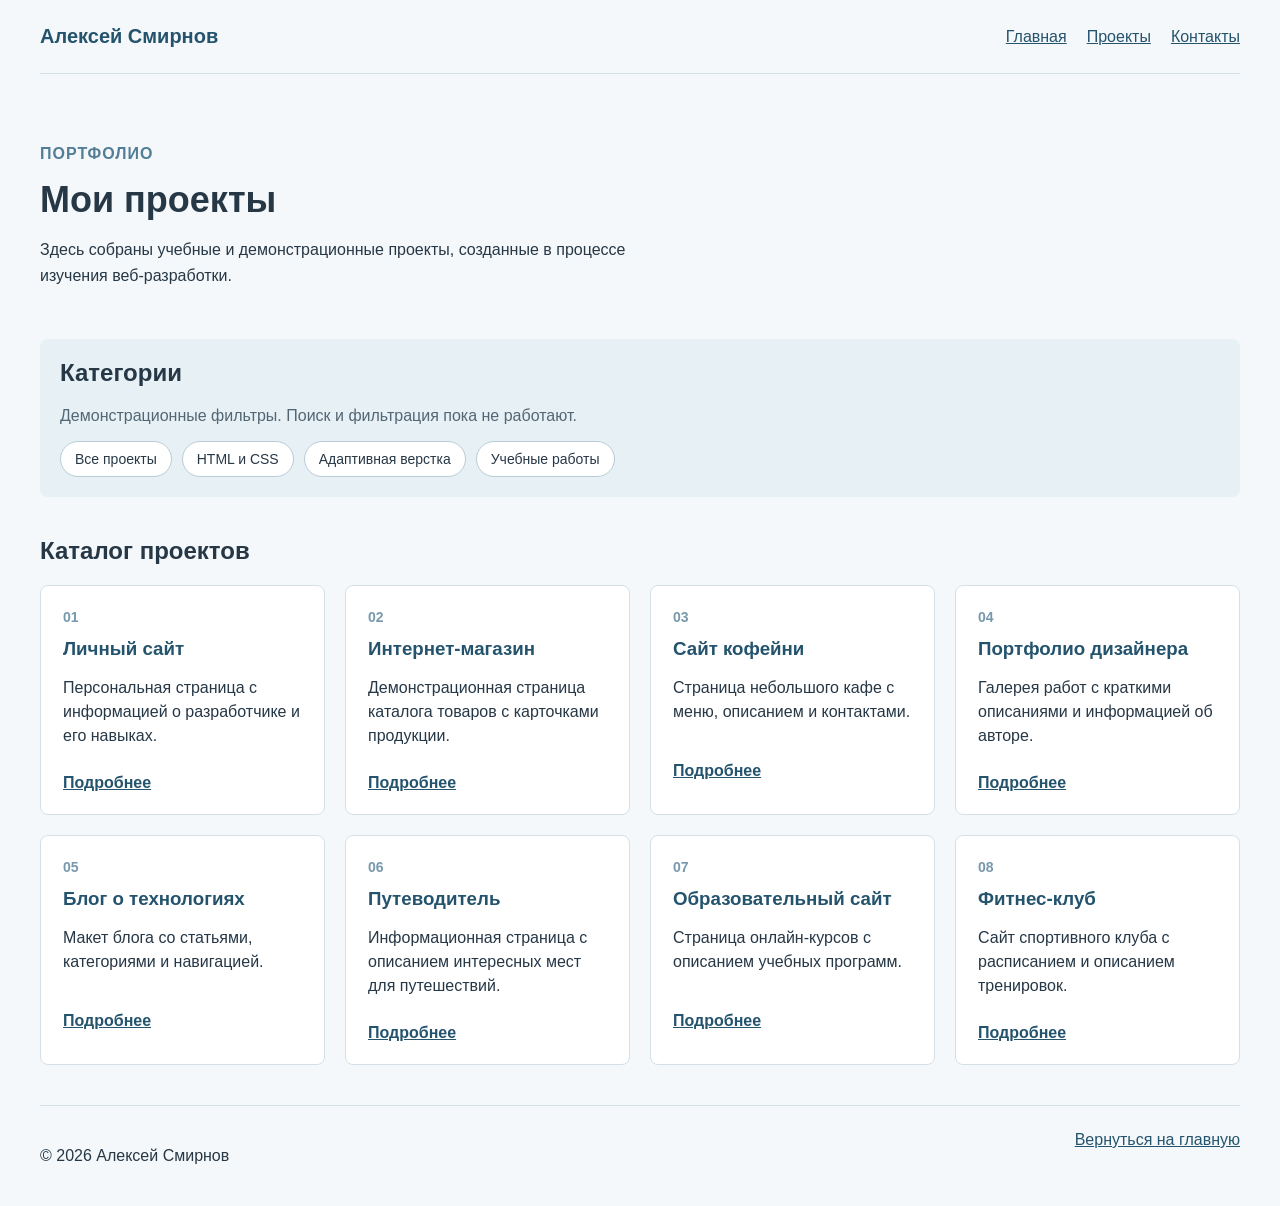
==== catalog.html @ d68d6d34 "создан каталог проектов" ====
<!DOCTYPE html>
<html lang="ru">
<head>
    <meta charset="UTF-8">
    <meta name="viewport" content="width=device-width, initial-scale=1.0">
    <title>Проекты | Алексей Смирнов</title>
    <link rel="stylesheet" href="css/catalog.css">
</head>
<body>
    <header class="site-header">
        <a class="logo" href="index.html">Алексей Смирнов</a>
        <nav aria-label="Основная навигация">
            <ul>
                <li><a href="index.html">Главная</a></li>
                <li><a href="#projects">Проекты</a></li>
                <li><a href="#contact">Контакты</a></li>
            </ul>
        </nav>
    </header>

    <main>
        <section class="intro">
            <p class="eyebrow">Портфолио</p>
            <h1>Мои проекты</h1>
            <p>Здесь собраны учебные и демонстрационные проекты, созданные в процессе изучения веб-разработки.</p>
        </section>

        <section class="filters" aria-label="Демонстрационные фильтры">
            <h2>Категории</h2>
            <p>Демонстрационные фильтры. Поиск и фильтрация пока не работают.</p>
            <div class="filter-list">
                <span class="filter-chip">Все проекты</span>
                <span class="filter-chip">HTML и CSS</span>
                <span class="filter-chip">Адаптивная верстка</span>
                <span class="filter-chip">Учебные работы</span>
            </div>
        </section>

        <section class="projects" id="projects">
            <h2>Каталог проектов</h2>
            <div class="project-grid">
                <article class="project-card">
                    <span class="project-number">01</span>
                    <h3>Личный сайт</h3>
                    <p>Персональная страница с информацией о разработчике и его навыках.</p>
                   <a href="index.html#projects" target="_blank">Подробнее</a>
                </article>

                <article class="project-card">
                    <span class="project-number">02</span>
                    <h3>Интернет-магазин</h3>
                    <p>Демонстрационная страница каталога товаров с карточками продукции.</p>
                   <a href="index.html#projects" target="_blank">Подробнее</a>
                </article>

                <article class="project-card">
                    <span class="project-number">03</span>
                    <h3>Сайт кофейни</h3>
                    <p>Страница небольшого кафе с меню, описанием и контактами.</p>
                   <a href="index.html#projects" target="_blank">Подробнее</a>
                </article>

                <article class="project-card">
                    <span class="project-number">04</span>
                    <h3>Портфолио дизайнера</h3>
                    <p>Галерея работ с краткими описаниями и информацией об авторе.</p>
                   <a href="index.html#projects" target="_blank">Подробнее</a>
                </article>

                <article class="project-card">
                    <span class="project-number">05</span>
                    <h3>Блог о технологиях</h3>
                    <p>Макет блога со статьями, категориями и навигацией.</p>
                   <a href="index.html#projects" target="_blank">Подробнее</a>
                </article>

                <article class="project-card">
                    <span class="project-number">06</span>
                    <h3>Путеводитель</h3>
                    <p>Информационная страница с описанием интересных мест для путешествий.</p>
                   <a href="index.html#projects" target="_blank">Подробнее</a>
                </article>

                <article class="project-card">
                    <span class="project-number">07</span>
                    <h3>Образовательный сайт</h3>
                    <p>Страница онлайн-курсов с описанием учебных программ.</p>
                   <a href="index.html#projects" target="_blank">Подробнее</a>
                </article>

                <article class="project-card">
                    <span class="project-number">08</span>
                    <h3>Фитнес-клуб</h3>
                    <p>Сайт спортивного клуба с расписанием и описанием тренировок.</p>
                   <a href="index.html#projects" target="_blank">Подробнее</a>
                </article>
            </div>
        </section>
    </main>

    <footer id="contact">
        <p>© 2026 Алексей Смирнов</p>
        <a href="index.html">Вернуться на главную</a>
    </footer>
</body>
</html>
---- css/catalog.css ----
* {
    box-sizing: border-box;
}

body {
    margin: 0;
    padding: 0 20px;
    font-family: Arial, sans-serif;
    color: #263746;
    background-color: #f5f8fa;
}

.site-header {
    display: flex;
    justify-content: space-between;
    align-items: center;
    flex-wrap: wrap;
    gap: 20px;
    max-width: 1200px;
    margin: 0 auto;
    padding: 25px 0;
    border-bottom: 1px solid #d5e0e6;
}

.logo {
    font-size: 20px;
    font-weight: bold;
    text-decoration: none;
    color: #24536d;
}

nav ul {
    display: flex;
    flex-wrap: wrap;
    gap: 20px;
    padding: 0;
    margin: 0;
    list-style: none;
}

a:link {
    color: #24536d;
}

a:visited {
    color: #654b80;
}

a:hover {
    color: #1682a8;
    text-decoration: underline;
}

a:focus-visible {
    outline: 3px solid #f0a830;
    outline-offset: 4px;
}

a:active {
    color: #bd572f;
}

main {
    max-width: 1200px;
    margin: 0 auto;
}

.intro {
    padding: 55px 0 35px;
}

.eyebrow {
    color: #527d96;
    font-weight: bold;
    text-transform: uppercase;
    letter-spacing: 1px;
}

.intro h1 {
    margin: 10px 0;
    font-size: 36px;
}

.intro p:last-child {
    max-width: 650px;
    line-height: 1.6;
}

.filters {
    padding: 20px;
    background-color: #e7f0f5;
    border-radius: 8px;
}

.filters h2,
.projects h2 {
    margin-top: 0;
}

.filters p {
    color: #526674;
}

.filter-list {
    display: flex;
    flex-wrap: wrap;
    gap: 10px;
}

.filter-chip {
    padding: 9px 14px;
    background-color: white;
    border: 1px solid #b8cbd6;
    border-radius: 20px;
    font-size: 14px;
}

.projects {
    padding: 40px 0;
}

.project-grid {
    display: grid;
    grid-template-columns: 1fr;
    gap: 20px;
}

.project-card {
    min-width: 0;
    padding: 22px;
    background-color: white;
    border: 1px solid #d5e0e6;
    border-radius: 8px;
}

.project-number {
    color: #7899ad;
    font-size: 14px;
    font-weight: bold;
}

.project-card h3 {
    margin: 12px 0;
    color: #24536d;
}

.project-card p {
    min-height: 60px;
    line-height: 1.5;
}

.project-card a {
    display: inline-block;
    margin-top: 10px;
    font-weight: bold;
}

footer {
    display: flex;
    justify-content: space-between;
    flex-wrap: wrap;
    gap: 15px;
    max-width: 1200px;
    margin: 0 auto;
    padding: 25px 0;
    border-top: 1px solid #d5e0e6;
}

@media (min-width: 600px) {
    .project-grid {
        grid-template-columns: repeat(2, 1fr);
    }
}

@media (min-width: 1000px) {
    .project-grid {
        grid-template-columns: repeat(4, 1fr);
    }
}

@media (max-width: 400px) {
    body {
        padding: 0 12px;
    }

    .intro h1 {
        font-size: 28px;
    }

    .site-header {
        flex-direction: column;
        align-items: flex-start;
    }

    nav ul {
        gap: 12px;
    }
}
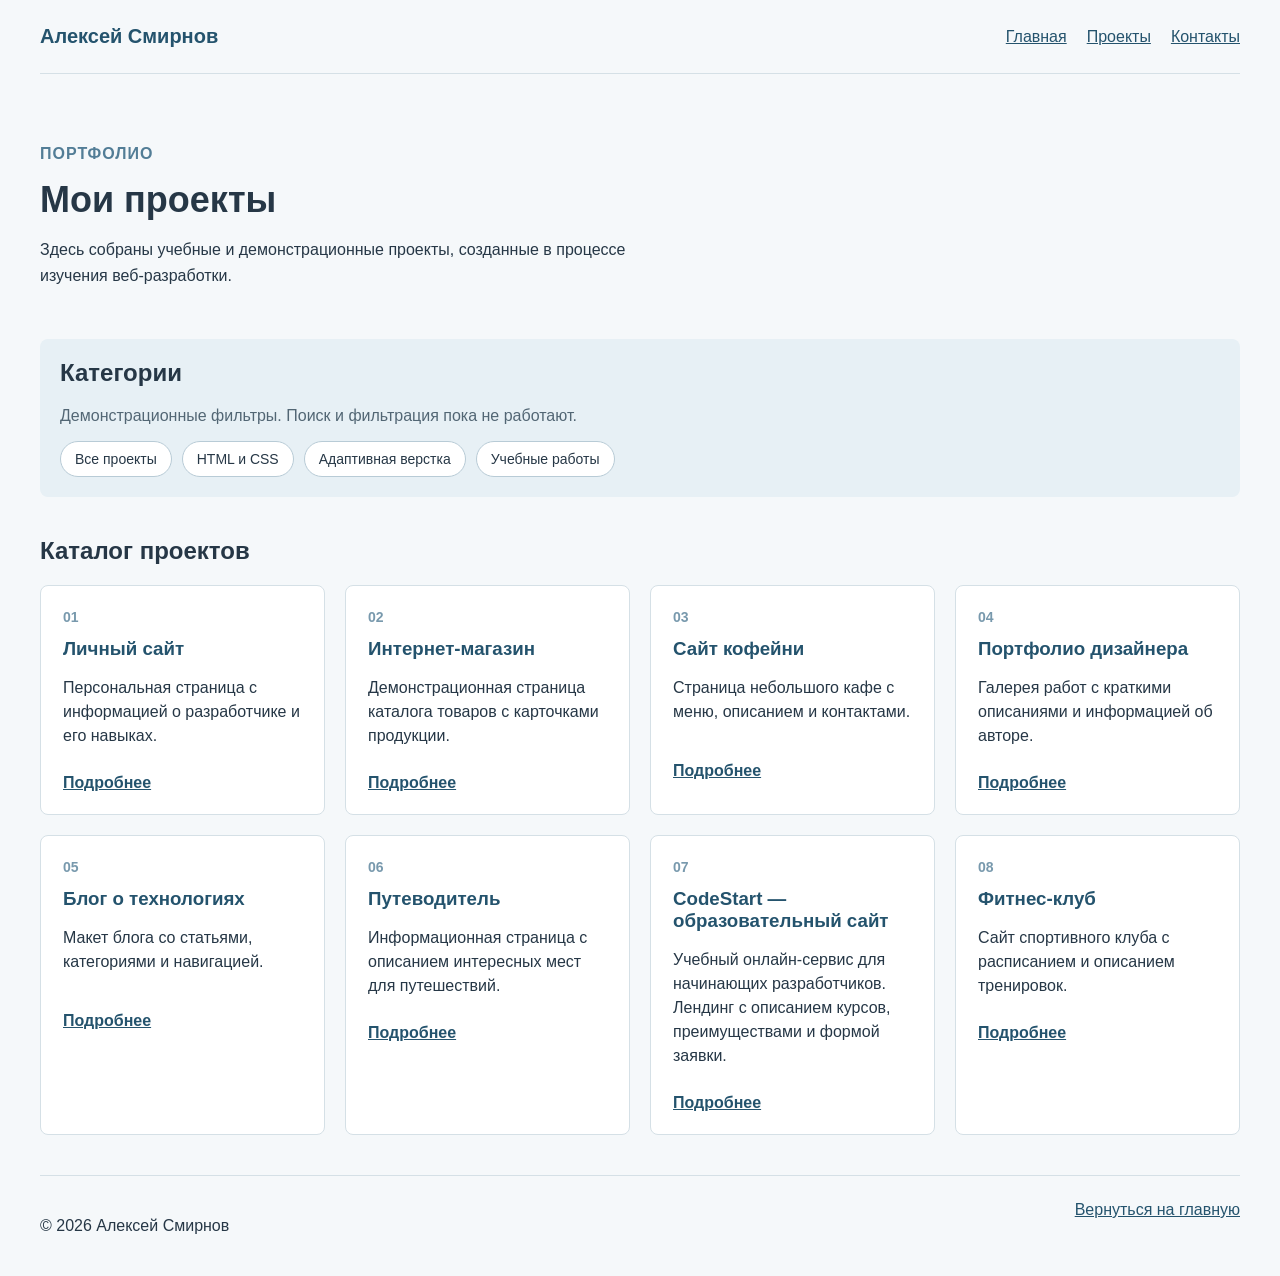
==== commit c005b29f: "Добавлен лендинг образовательных курсов codestart, исправлены недочеты шапки сайта" ====
--- a/catalog.html
+++ b/catalog.html
@@ -81,12 +81,13 @@
                    <a href="index.html#projects" target="_blank">Подробнее</a>
                 </article>
 
-                <article class="project-card">
-                    <span class="project-number">07</span>
-                    <h3>Образовательный сайт</h3>
-                    <p>Страница онлайн-курсов с описанием учебных программ.</p>
-                   <a href="index.html#projects" target="_blank">Подробнее</a>
-                </article>
+                
+<article class="project-card">
+    <span class="project-number">07</span>
+    <h3>CodeStart — образовательный сайт</h3>
+    <p>Учебный онлайн-сервис для начинающих разработчиков. Лендинг с описанием курсов, преимуществами и формой заявки.</p>
+    <a href="course.html" target="_blank" rel="noopener noreferrer">Подробнее</a>
+</article>
 
                 <article class="project-card">
                     <span class="project-number">08</span>
